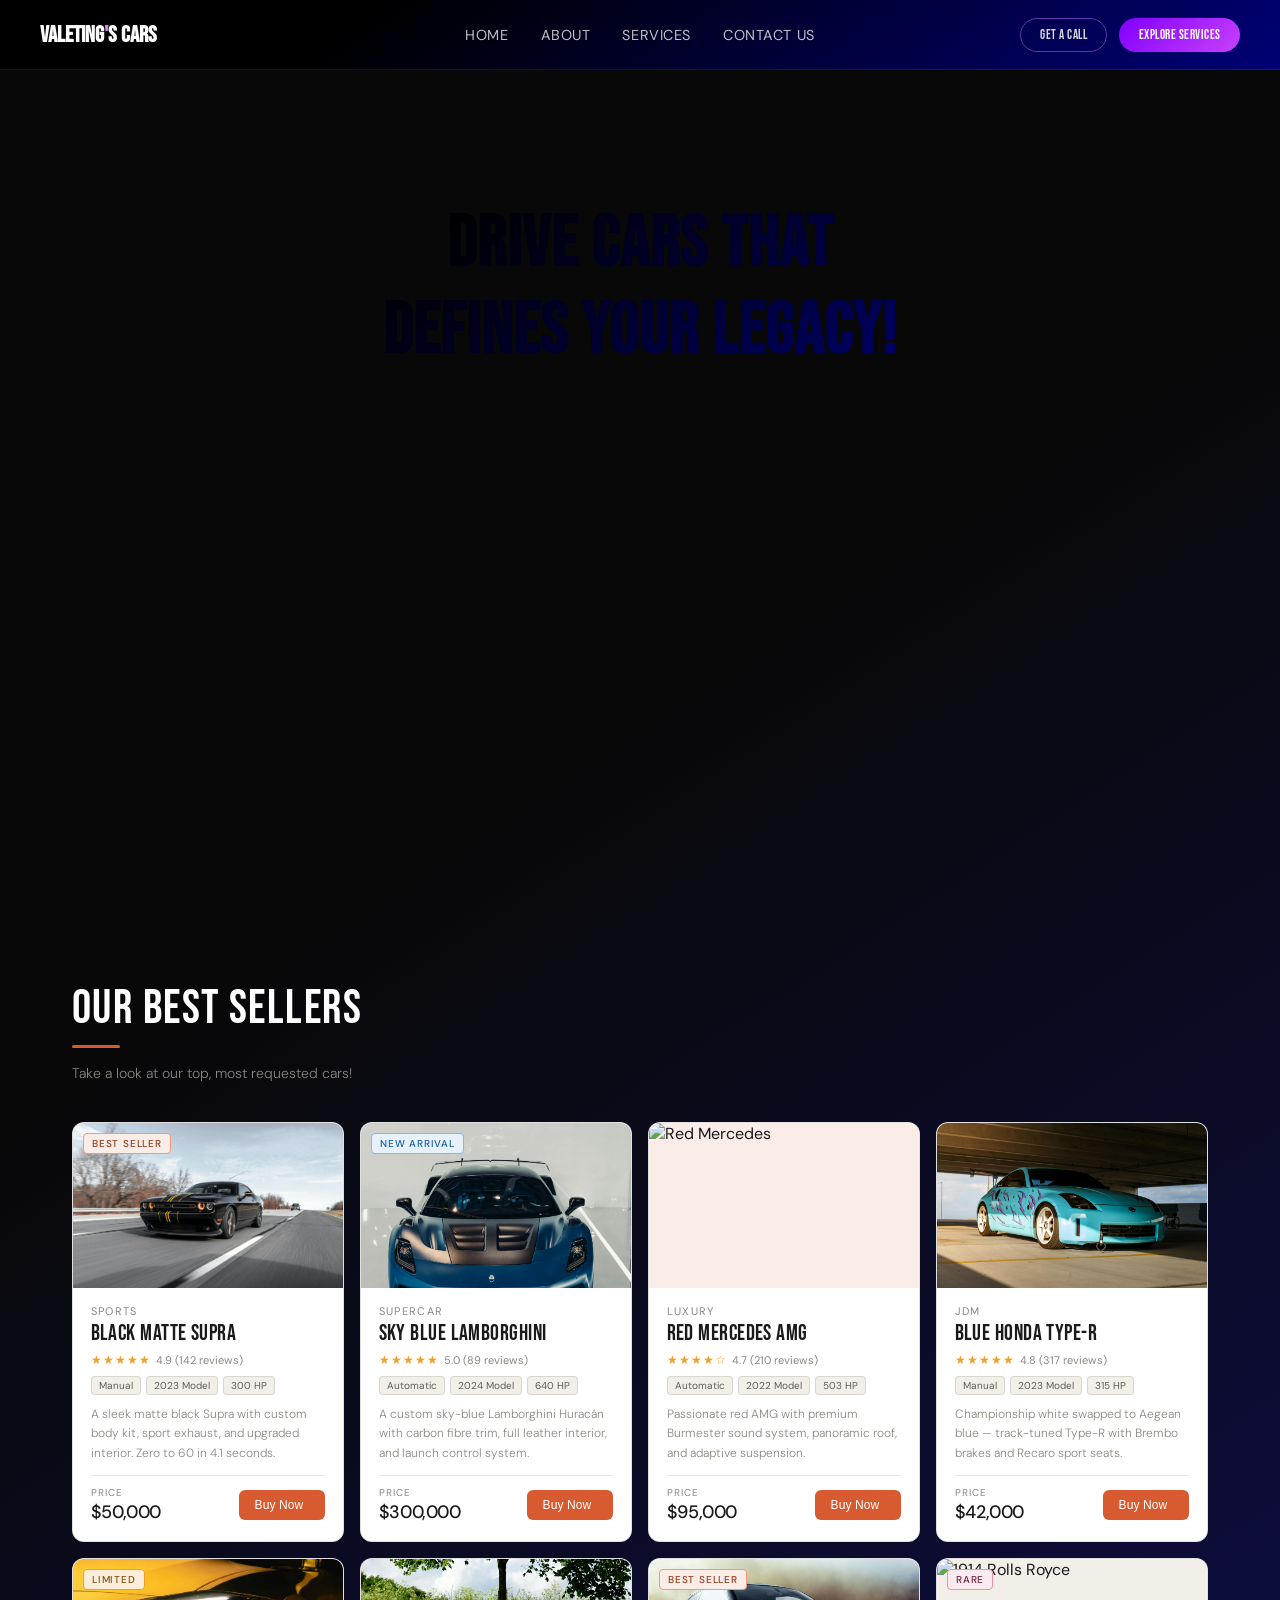
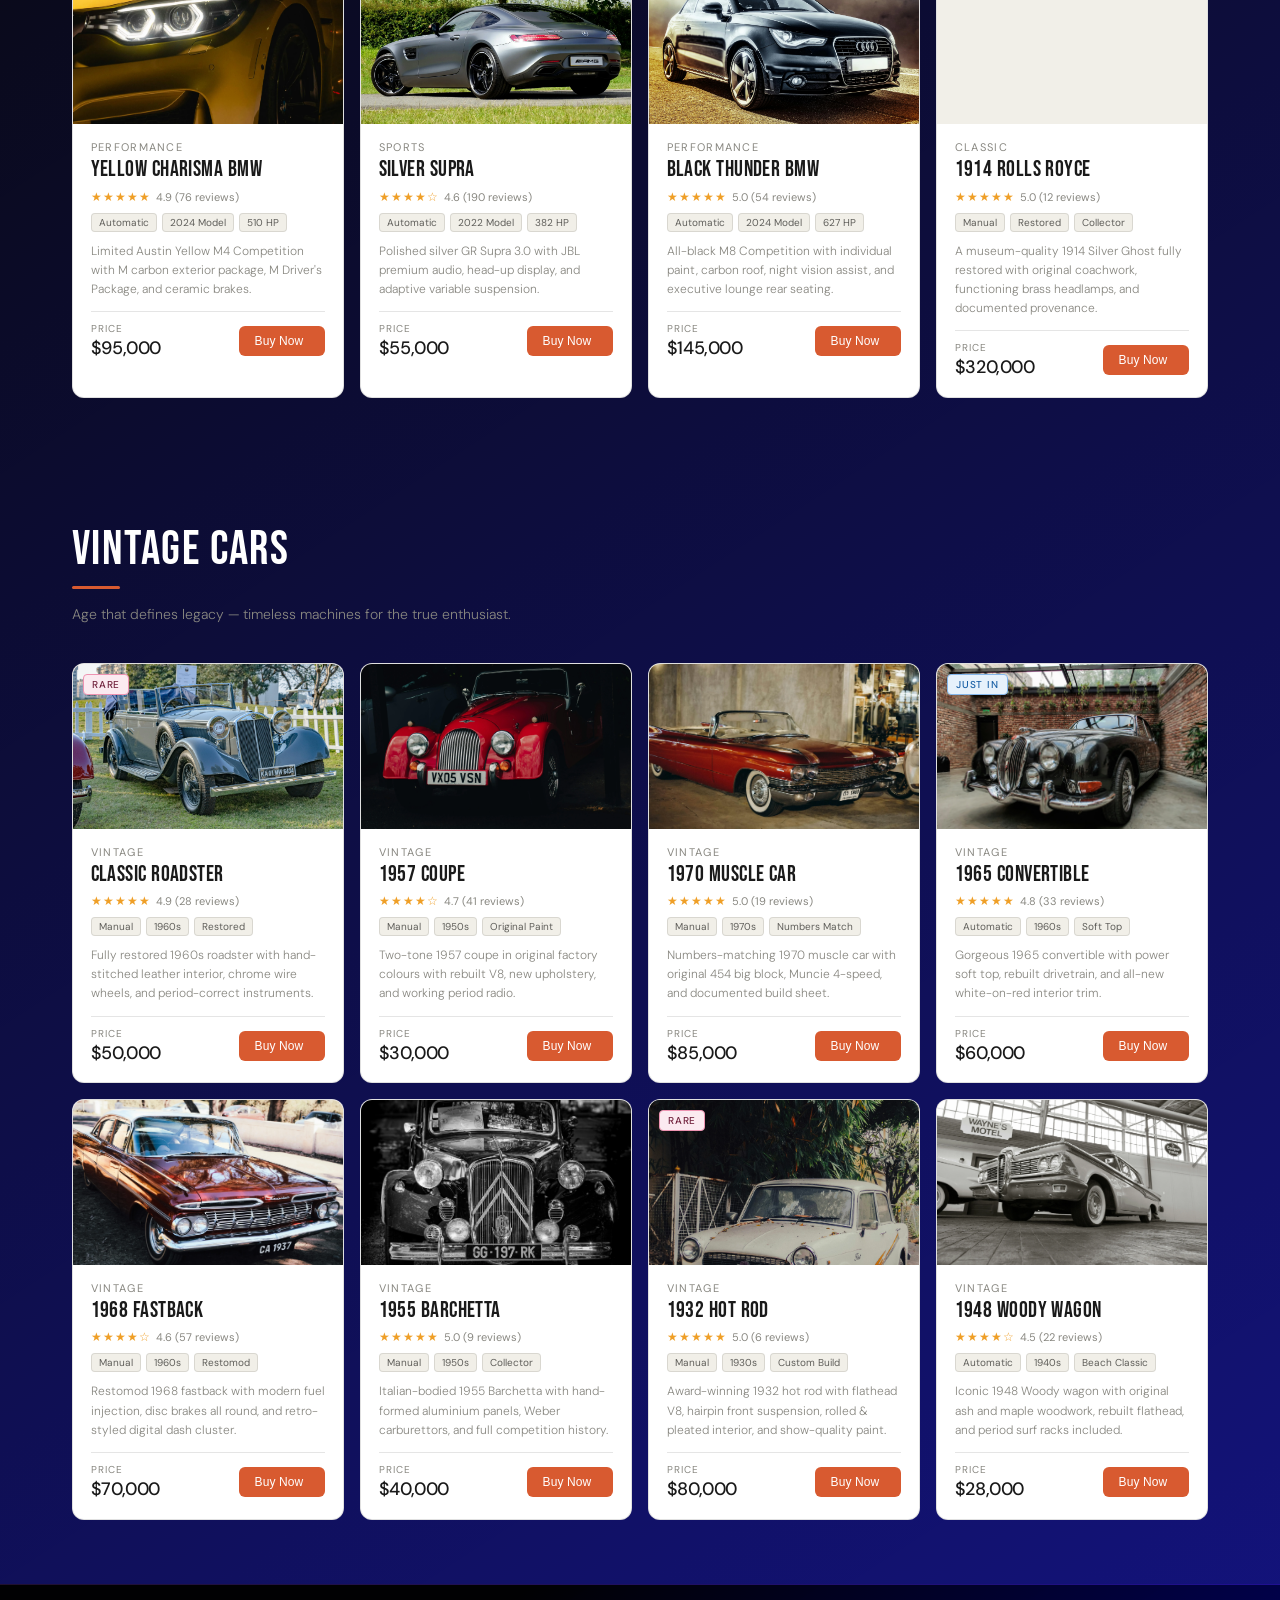
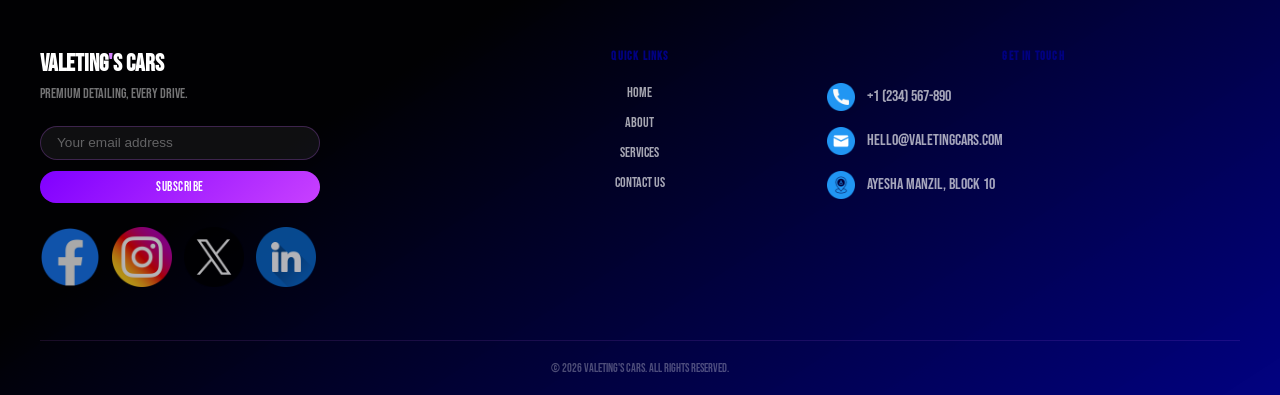
==== index.html @ 36909d5e "First commit" ====
<!DOCTYPE html>
<html lang="en">

<head>
        <meta charset="UTF-8">
        <meta name="viewport" content="width=device-width, initial-scale=1.0">
        <title>Luxury Cars | Home to luxuries cars</title>
        <link rel="stylesheet" href="style.css">
        <link rel="stylesheet" href="nav&foot.css">
        <link href="https://fonts.googleapis.com/css2?family=Bebas+Neue&family=DM+Sans:wght@300;400;500&display=swap"
                rel="stylesheet">0
</head>

<body>
        <nav class="nav-bar" id="navbar">

                <div class="logo">Valeting<span>'</span>s Cars</div>

                <div class="nav-links-wrap">
                        <ul class="nav-links">
                                <li><a href="index.html">Home</a></li>
                                <li><a href="about.html">About</a></li>
                                <li><a href="services.html">Services</a></li>
                                <li><a href="contact.html">Contact Us</a></li>
                        </ul>
                </div>

                <div class="nav-btns">
                        <a href="contact.html" class="btn btn-outline">Get a Call</a>
                        <a href="services.html" class="btn btn-fill">Explore Services</a>
                </div>

        </nav>

        <body>

                <!-- ─── HERO ─── -->
                <section class="sec1">
                        <div class="hero">
                                <video autoplay muted loop playsinline class="hero-video">
                                        <source src="assets/home assets/325502.mp4" type="video/mp4">
                                </video>
                                <h1>Drive Cars that<br>Defines your legacy!</h1>
                        </div>
                </section>


                <!-- ─── BEST SELLERS ─── -->
                <section class="section">

                        <div class="section-header">
                                <h2>Our Best Sellers</h2>
                                <div class="accent-line"></div>
                                <p>Take a look at our top, most requested cars!</p>
                        </div>

                        <div class="cards-grid">

                                <div class="card">
                                        <div class="card-img-wrap">
                                                <img src="assets/Home assets/Best sellers/pic 1.webp"
                                                        alt="Black Matte Supra">
                                                <span class="card-badge">Best Seller</span>
                                        </div>
                                        <div class="card-body">
                                                <p class="card-category">Sports</p>
                                                <h3>Black Matte Supra</h3>
                                                <div class="rating-row">
                                                        <span class="stars">★★★★★</span>
                                                        <span class="rating-text">4.9 (142 reviews)</span>
                                                </div>
                                                <div class="card-tags">
                                                        <span class="tag">Manual</span>
                                                        <span class="tag">2023 Model</span>
                                                        <span class="tag">300 HP</span>
                                                </div>
                                                <p class="card-desc">A sleek matte black Supra with custom body kit,
                                                        sport exhaust, and upgraded interior. Zero to 60 in 4.1 seconds.
                                                </p>
                                                <div class="card-footer">
                                                        <div class="card-price">
                                                                <span class="price-label">Price</span>
                                                                <span class="price-value">$50,000</span>
                                                        </div>
                                                        <button>Buy Now <i
                                                                        class="fa-solid fa-cart-arrow-down"></i></button>
                                                </div>
                                        </div>
                                </div>

                                <div class="card">
                                        <div class="card-img-wrap" style="background:#E6F1FB;">
                                                <img src="assets/Home assets/Best sellers/pic2.webp"
                                                        alt="Sky Blue Lamborghini">
                                                <span class="card-badge badge-new">New Arrival</span>
                                        </div>
                                        <div class="card-body">
                                                <p class="card-category">Supercar</p>
                                                <h3>Sky Blue Lamborghini</h3>
                                                <div class="rating-row">
                                                        <span class="stars">★★★★★</span>
                                                        <span class="rating-text">5.0 (89 reviews)</span>
                                                </div>
                                                <div class="card-tags">
                                                        <span class="tag">Automatic</span>
                                                        <span class="tag">2024 Model</span>
                                                        <span class="tag">640 HP</span>
                                                </div>
                                                <p class="card-desc">A custom sky-blue Lamborghini Huracán with carbon
                                                        fibre trim, full leather interior, and launch control system.
                                                </p>
                                                <div class="card-footer">
                                                        <div class="card-price">
                                                                <span class="price-label">Price</span>
                                                                <span class="price-value">$300,000</span>
                                                        </div>
                                                        <button>Buy Now <i
                                                                        class="fa-solid fa-cart-arrow-down"></i></button>
                                                </div>
                                        </div>
                                </div>

                                <div class="card">
                                        <div class="card-img-wrap" style="background:#FAECE7;">
                                                <img src="assets/Home assets/Best sellers/pic3.webp" alt="Red Mercedes">
                                        </div>
                                        <div class="card-body">
                                                <p class="card-category">Luxury</p>
                                                <h3>Red Mercedes AMG</h3>
                                                <div class="rating-row">
                                                        <span class="stars">★★★★☆</span>
                                                        <span class="rating-text">4.7 (210 reviews)</span>
                                                </div>
                                                <div class="card-tags">
                                                        <span class="tag">Automatic</span>
                                                        <span class="tag">2022 Model</span>
                                                        <span class="tag">503 HP</span>
                                                </div>
                                                <p class="card-desc">Passionate red AMG with premium Burmester sound
                                                        system, panoramic roof, and adaptive suspension.</p>
                                                <div class="card-footer">
                                                        <div class="card-price">
                                                                <span class="price-label">Price</span>
                                                                <span class="price-value">$95,000</span>
                                                        </div>
                                                        <button>Buy Now <i
                                                                        class="fa-solid fa-cart-arrow-down"></i></button>
                                                </div>
                                        </div>
                                </div>

                                <div class="card">
                                        <div class="card-img-wrap" style="background:#E6F1FB;">
                                                <img src="assets/Home assets/Best sellers/pic4.webp" alt="Blue Honda">
                                        </div>
                                        <div class="card-body">
                                                <p class="card-category">JDM</p>
                                                <h3>Blue Honda Type-R</h3>
                                                <div class="rating-row">
                                                        <span class="stars">★★★★★</span>
                                                        <span class="rating-text">4.8 (317 reviews)</span>
                                                </div>
                                                <div class="card-tags">
                                                        <span class="tag">Manual</span>
                                                        <span class="tag">2023 Model</span>
                                                        <span class="tag">315 HP</span>
                                                </div>
                                                <p class="card-desc">Championship white swapped to Aegean blue —
                                                        track-tuned Type-R with Brembo brakes and Recaro sport seats.
                                                </p>
                                                <div class="card-footer">
                                                        <div class="card-price">
                                                                <span class="price-label">Price</span>
                                                                <span class="price-value">$42,000</span>
                                                        </div>
                                                        <button>Buy Now <i
                                                                        class="fa-solid fa-cart-arrow-down"></i></button>
                                                </div>
                                        </div>
                                </div>

                                <div class="card">
                                        <div class="card-img-wrap" style="background:#FAEEDA;">
                                                <img src="assets/Home assets/Best sellers/pic5.webp" alt="Yellow BMW">
                                                <span class="card-badge"
                                                        style="background:#FAEEDA;color:#854F0B;border-color:#EF9F27;">Limited</span>
                                        </div>
                                        <div class="card-body">
                                                <p class="card-category">Performance</p>
                                                <h3>Yellow Charisma BMW</h3>
                                                <div class="rating-row">
                                                        <span class="stars">★★★★★</span>
                                                        <span class="rating-text">4.9 (76 reviews)</span>
                                                </div>
                                                <div class="card-tags">
                                                        <span class="tag">Automatic</span>
                                                        <span class="tag">2024 Model</span>
                                                        <span class="tag">510 HP</span>
                                                </div>
                                                <p class="card-desc">Limited Austin Yellow M4 Competition with M carbon
                                                        exterior package, M Driver's Package, and ceramic brakes.</p>
                                                <div class="card-footer">
                                                        <div class="card-price">
                                                                <span class="price-label">Price</span>
                                                                <span class="price-value">$95,000</span>
                                                        </div>
                                                        <button>Buy Now <i
                                                                        class="fa-solid fa-cart-arrow-down"></i></button>
                                                </div>
                                        </div>
                                </div>

                                <div class="card">
                                        <div class="card-img-wrap" style="background:#F1EFE8;">
                                                <img src="assets/Home assets/Best sellers/pic6.webp" alt="Silver Supra">
                                        </div>
                                        <div class="card-body">
                                                <p class="card-category">Sports</p>
                                                <h3>Silver Supra</h3>
                                                <div class="rating-row">
                                                        <span class="stars">★★★★☆</span>
                                                        <span class="rating-text">4.6 (190 reviews)</span>
                                                </div>
                                                <div class="card-tags">
                                                        <span class="tag">Automatic</span>
                                                        <span class="tag">2022 Model</span>
                                                        <span class="tag">382 HP</span>
                                                </div>
                                                <p class="card-desc">Polished silver GR Supra 3.0 with JBL premium
                                                        audio, head-up display, and adaptive variable suspension.</p>
                                                <div class="card-footer">
                                                        <div class="card-price">
                                                                <span class="price-label">Price</span>
                                                                <span class="price-value">$55,000</span>
                                                        </div>
                                                        <button>Buy Now <i
                                                                        class="fa-solid fa-cart-arrow-down"></i></button>
                                                </div>
                                        </div>
                                </div>

                                <div class="card">
                                        <div class="card-img-wrap" style="background:#2c2c2a;">
                                                <img src="assets/Home assets/Best sellers/pic7.webp" alt="Black BMW">
                                                <span class="card-badge">Best Seller</span>
                                        </div>
                                        <div class="card-body">
                                                <p class="card-category">Performance</p>
                                                <h3>Black Thunder BMW</h3>
                                                <div class="rating-row">
                                                        <span class="stars">★★★★★</span>
                                                        <span class="rating-text">5.0 (54 reviews)</span>
                                                </div>
                                                <div class="card-tags">
                                                        <span class="tag">Automatic</span>
                                                        <span class="tag">2024 Model</span>
                                                        <span class="tag">627 HP</span>
                                                </div>
                                                <p class="card-desc">All-black M8 Competition with individual paint,
                                                        carbon roof, night vision assist, and executive lounge rear
                                                        seating.</p>
                                                <div class="card-footer">
                                                        <div class="card-price">
                                                                <span class="price-label">Price</span>
                                                                <span class="price-value">$145,000</span>
                                                        </div>
                                                        <button>Buy Now <i
                                                                        class="fa-solid fa-cart-arrow-down"></i></button>
                                                </div>
                                        </div>
                                </div>

                                <div class="card">
                                        <div class="card-img-wrap" style="background:#F1EFE8;">
                                                <img src="assets/Home assets/Best sellers/pic8.webp"
                                                        alt="1914 Rolls Royce">
                                                <span class="card-badge badge-premium">Rare</span>
                                        </div>
                                        <div class="card-body">
                                                <p class="card-category">Classic</p>
                                                <h3>1914 Rolls Royce</h3>
                                                <div class="rating-row">
                                                        <span class="stars">★★★★★</span>
                                                        <span class="rating-text">5.0 (12 reviews)</span>
                                                </div>
                                                <div class="card-tags">
                                                        <span class="tag">Manual</span>
                                                        <span class="tag">Restored</span>
                                                        <span class="tag">Collector</span>
                                                </div>
                                                <p class="card-desc">A museum-quality 1914 Silver Ghost fully restored
                                                        with original coachwork, functioning brass headlamps, and
                                                        documented provenance.</p>
                                                <div class="card-footer">
                                                        <div class="card-price">
                                                                <span class="price-label">Price</span>
                                                                <span class="price-value">$320,000</span>
                                                        </div>
                                                        <button>Buy Now <i
                                                                        class="fa-solid fa-cart-arrow-down"></i></button>
                                                </div>
                                        </div>
                                </div>

                        </div>
                </section>


                <!-- ─── VINTAGE CARS ─── -->
                <section class="section">

                        <div class="section-header">
                                <h2>Vintage Cars</h2>
                                <div class="accent-line"></div>
                                <p>Age that defines legacy — timeless machines for the true enthusiast.</p>
                        </div>

                        <div class="cards-grid">

                                <div class="card">
                                        <div class="card-img-wrap" style="background:#FAEEDA;">
                                                <img src="assets/Home assets/Vintage/vin1.webp" alt="Vintage Car">
                                                <span class="card-badge badge-premium">Rare</span>
                                        </div>
                                        <div class="card-body">
                                                <p class="card-category">Vintage</p>
                                                <h3>Classic Roadster</h3>
                                                <div class="rating-row">
                                                        <span class="stars">★★★★★</span>
                                                        <span class="rating-text">4.9 (28 reviews)</span>
                                                </div>
                                                <div class="card-tags">
                                                        <span class="tag">Manual</span>
                                                        <span class="tag">1960s</span>
                                                        <span class="tag">Restored</span>
                                                </div>
                                                <p class="card-desc">Fully restored 1960s roadster with hand-stitched
                                                        leather interior, chrome wire wheels, and period-correct
                                                        instruments.</p>
                                                <div class="card-footer">
                                                        <div class="card-price">
                                                                <span class="price-label">Price</span>
                                                                <span class="price-value">$50,000</span>
                                                        </div>
                                                        <button>Buy Now <i
                                                                        class="fa-solid fa-cart-arrow-down"></i></button>
                                                </div>
                                        </div>
                                </div>

                                <div class="card">
                                        <div class="card-img-wrap" style="background:#FAECE7;">
                                                <img src="assets/Home assets/Vintage/vin2.webp" alt="Vintage Car">
                                        </div>
                                        <div class="card-body">
                                                <p class="card-category">Vintage</p>
                                                <h3>1957 Coupe</h3>
                                                <div class="rating-row">
                                                        <span class="stars">★★★★☆</span>
                                                        <span class="rating-text">4.7 (41 reviews)</span>
                                                </div>
                                                <div class="card-tags">
                                                        <span class="tag">Manual</span>
                                                        <span class="tag">1950s</span>
                                                        <span class="tag">Original Paint</span>
                                                </div>
                                                <p class="card-desc">Two-tone 1957 coupe in original factory colours
                                                        with rebuilt V8, new upholstery, and working period radio.</p>
                                                <div class="card-footer">
                                                        <div class="card-price">
                                                                <span class="price-label">Price</span>
                                                                <span class="price-value">$30,000</span>
                                                        </div>
                                                        <button>Buy Now <i
                                                                        class="fa-solid fa-cart-arrow-down"></i></button>
                                                </div>
                                        </div>
                                </div>

                                <div class="card">
                                        <div class="card-img-wrap" style="background:#EAF3DE;">
                                                <img src="assets/Home assets/Vintage/vin3.webp" alt="Vintage Car">
                                        </div>
                                        <div class="card-body">
                                                <p class="card-category">Vintage</p>
                                                <h3>1970 Muscle Car</h3>
                                                <div class="rating-row">
                                                        <span class="stars">★★★★★</span>
                                                        <span class="rating-text">5.0 (19 reviews)</span>
                                                </div>
                                                <div class="card-tags">
                                                        <span class="tag">Manual</span>
                                                        <span class="tag">1970s</span>
                                                        <span class="tag">Numbers Match</span>
                                                </div>
                                                <p class="card-desc">Numbers-matching 1970 muscle car with original 454
                                                        big block, Muncie 4-speed, and documented build sheet.</p>
                                                <div class="card-footer">
                                                        <div class="card-price">
                                                                <span class="price-label">Price</span>
                                                                <span class="price-value">$85,000</span>
                                                        </div>
                                                        <button>Buy Now <i
                                                                        class="fa-solid fa-cart-arrow-down"></i></button>
                                                </div>
                                        </div>
                                </div>

                                <div class="card">
                                        <div class="card-img-wrap" style="background:#E6F1FB;">
                                                <img src="assets/Home assets/Vintage/vin4.webp" alt="Vintage Car">
                                                <span class="card-badge badge-new">Just In</span>
                                        </div>
                                        <div class="card-body">
                                                <p class="card-category">Vintage</p>
                                                <h3>1965 Convertible</h3>
                                                <div class="rating-row">
                                                        <span class="stars">★★★★★</span>
                                                        <span class="rating-text">4.8 (33 reviews)</span>
                                                </div>
                                                <div class="card-tags">
                                                        <span class="tag">Automatic</span>
                                                        <span class="tag">1960s</span>
                                                        <span class="tag">Soft Top</span>
                                                </div>
                                                <p class="card-desc">Gorgeous 1965 convertible with power soft top,
                                                        rebuilt drivetrain, and all-new white-on-red interior trim.</p>
                                                <div class="card-footer">
                                                        <div class="card-price">
                                                                <span class="price-label">Price</span>
                                                                <span class="price-value">$60,000</span>
                                                        </div>
                                                        <button>Buy Now <i
                                                                        class="fa-solid fa-cart-arrow-down"></i></button>
                                                </div>
                                        </div>
                                </div>

                                <div class="card">
                                        <div class="card-img-wrap" style="background:#FBEAF0;">
                                                <img src="assets/Home assets/Vintage/vin5.webp" alt="Vintage Car">
                                        </div>
                                        <div class="card-body">
                                                <p class="card-category">Vintage</p>
                                                <h3>1968 Fastback</h3>
                                                <div class="rating-row">
                                                        <span class="stars">★★★★☆</span>
                                                        <span class="rating-text">4.6 (57 reviews)</span>
                                                </div>
                                                <div class="card-tags">
                                                        <span class="tag">Manual</span>
                                                        <span class="tag">1960s</span>
                                                        <span class="tag">Restomod</span>
                                                </div>
                                                <p class="card-desc">Restomod 1968 fastback with modern fuel injection,
                                                        disc brakes all round, and retro-styled digital dash cluster.
                                                </p>
                                                <div class="card-footer">
                                                        <div class="card-price">
                                                                <span class="price-label">Price</span>
                                                                <span class="price-value">$70,000</span>
                                                        </div>
                                                        <button>Buy Now <i
                                                                        class="fa-solid fa-cart-arrow-down"></i></button>
                                                </div>
                                        </div>
                                </div>

                                <div class="card">
                                        <div class="card-img-wrap" style="background:#F1EFE8;">
                                                <img src="assets/Home assets/Vintage/vin6.webp" alt="Vintage Car">
                                        </div>
                                        <div class="card-body">
                                                <p class="card-category">Vintage</p>
                                                <h3>1955 Barchetta</h3>
                                                <div class="rating-row">
                                                        <span class="stars">★★★★★</span>
                                                        <span class="rating-text">5.0 (9 reviews)</span>
                                                </div>
                                                <div class="card-tags">
                                                        <span class="tag">Manual</span>
                                                        <span class="tag">1950s</span>
                                                        <span class="tag">Collector</span>
                                                </div>
                                                <p class="card-desc">Italian-bodied 1955 Barchetta with hand-formed
                                                        aluminium panels, Weber carburettors, and full competition
                                                        history.</p>
                                                <div class="card-footer">
                                                        <div class="card-price">
                                                                <span class="price-label">Price</span>
                                                                <span class="price-value">$40,000</span>
                                                        </div>
                                                        <button>Buy Now <i
                                                                        class="fa-solid fa-cart-arrow-down"></i></button>
                                                </div>
                                        </div>
                                </div>

                                <div class="card">
                                        <div class="card-img-wrap" style="background:#2c2c2a;">
                                                <img src="assets/Home assets/Vintage/vin7.webp" alt="Vintage Car">
                                                <span class="card-badge badge-premium">Rare</span>
                                        </div>
                                        <div class="card-body">
                                                <p class="card-category">Vintage</p>
                                                <h3>1932 Hot Rod</h3>
                                                <div class="rating-row">
                                                        <span class="stars">★★★★★</span>
                                                        <span class="rating-text">5.0 (6 reviews)</span>
                                                </div>
                                                <div class="card-tags">
                                                        <span class="tag">Manual</span>
                                                        <span class="tag">1930s</span>
                                                        <span class="tag">Custom Build</span>
                                                </div>
                                                <p class="card-desc">Award-winning 1932 hot rod with flathead V8,
                                                        hairpin front suspension, rolled & pleated interior, and
                                                        show-quality paint.</p>
                                                <div class="card-footer">
                                                        <div class="card-price">
                                                                <span class="price-label">Price</span>
                                                                <span class="price-value">$80,000</span>
                                                        </div>
                                                        <button>Buy Now <i
                                                                        class="fa-solid fa-cart-arrow-down"></i></button>
                                                </div>
                                        </div>
                                </div>

                                <div class="card">
                                        <div class="card-img-wrap" style="background:#FAECE7;">
                                                <img src="assets/Home assets/Vintage/vin8.webp" alt="Vintage Car">
                                        </div>
                                        <div class="card-body">
                                                <p class="card-category">Vintage</p>
                                                <h3>1948 Woody Wagon</h3>
                                                <div class="rating-row">
                                                        <span class="stars">★★★★☆</span>
                                                        <span class="rating-text">4.5 (22 reviews)</span>
                                                </div>
                                                <div class="card-tags">
                                                        <span class="tag">Automatic</span>
                                                        <span class="tag">1940s</span>
                                                        <span class="tag">Beach Classic</span>
                                                </div>
                                                <p class="card-desc">Iconic 1948 Woody wagon with original ash and maple
                                                        woodwork, rebuilt flathead, and period surf racks included.</p>
                                                <div class="card-footer">
                                                        <div class="card-price">
                                                                <span class="price-label">Price</span>
                                                                <span class="price-value">$28,000</span>
                                                        </div>
                                                        <button>Buy Now <i
                                                                        class="fa-solid fa-cart-arrow-down"></i></button>
                                                </div>
                                        </div>
                                </div>

                        </div>
                </section>

                <footer>
                        <div class="footer-inner">

                                <!-- LEFT: Logo + tagline -->
                                <div class="footer-col footer-brand">
                                        <div class="logo">Valeting<span>'</span>s Cars</div>
                                        <p class="tagline">Premium detailing, every drive.</p>

                                        <div class="footer-form">
                                                <input type="email" placeholder="Your email address" />
                                                <button class="btn btn-fill">Subscribe</button>
                                        </div>

                                        <!-- SOCIAL LINKS -->
                                        <div class="social-links">
                                                <a href="#"><img src="assets/Footer/facbook.png" alt="Facebook"></a>
                                                <a href="#"><img src="assets/Footer/insta.png" alt="Instagram"></a>
                                                <a href="#"><img src="assets/Footer/X.png" alt="Twitter"></a>
                                                <a href="#"><img src="assets/Footer/linkedin.png" alt="LinkedIn"></a>
                                        </div>
                                </div>

                                <!-- MIDDLE: Nav Links -->
                                <div class="footer-col footer-links">
                                        <h4>Quick Links</h4>
                                        <ul>
                                                <li><a href="index.html">Home</a></li>
                                                <li><a href="about.html">About</a></li>
                                                <li><a href="services.html">Services</a></li>
                                                <li><a href="contact.html">Contact Us</a></li>
                                        </ul>
                                </div>

                                <!-- RIGHT: Contact Info -->
                                <div class="footer-col footer-contact">
                                        <h4>Get in Touch</h4>

                                        <a href="tel:+1234567890" class="contact-item">
                                                <img src="assets/Footer/phone.png" alt="Phone">
                                                <span>+1 (234) 567-890</span>
                                        </a>

                                        <a href="mailto:hello@valetingcars.com" class="contact-item">
                                                <img src="assets/Footer/mail.png" alt="Email">
                                                <span>hello@valetingcars.com</span>
                                        </a>

                                        <a href="https://maps.google.com" target="_blank" class="contact-item">
                                                <img src="assets/Footer/location.png" alt="Location">
                                                <span>Ayesha Manzil, Block 10</span>
                                        </a>
                                </div>

                        </div>

                        <div class="footer-bottom">
                                <p>&copy; 2026 Valeting's Cars. All rights reserved.</p>
                        </div>


                </footer>


        </body>

</html>
---- style.css ----
* {
  margin: 0;
  padding: 0;
  box-sizing: border-box;
}

body {
  background: linear-gradient(
    147deg,
    rgba(0, 0, 0, 0.97) 25%,
    rgba(0, 0, 128, 0.92) 100%
  );
  font-family: 'DM Sans', sans-serif;
}

h1, h2, h3, .heading {
  font-family: 'Bebas Neue', sans-serif;
  letter-spacing: 1px;
}

.hero {
  position: relative;
  height: 100vh;
  width: 100%;
  text-align: center;
  overflow: hidden;
  background: linear-gradient(
    147deg,
    rgba(0, 0, 0, 1) 28%,
    rgba(0, 0, 128, 1) 61%
  );
  background-clip: text;
  -webkit-background-clip: text;
  color: transparent;
  -webkit-text-fill-color: transparent;
  display: flex;
  justify-content: center;
  align-self: center;
  padding-top: 20vh;
  font-size: 3rem;
}

.hero-video {
  position: absolute;
  top: 50%;
  left: 50%;
  min-width: 100%;
  min-height: 100%;
  transform: translate(-50%, -50%);
  object-fit: cover;
  z-index: -1;
}

/* ─── Services Section Wrapper ─── */
.section {
  padding: 4rem 2rem;
  max-width: 1200px;
  margin: 0 auto;
  color: #1a1a1a;
}

/* ─── Section Header ─── */
.section-header {
  margin-bottom: 2.5rem;
}

.section-header .eyebrow {
  font-size: 11px;
  letter-spacing: 0.18em;
  text-transform: uppercase;
  color: #888780;
  margin: 0 0 0.5rem;
}

.section-header h2 {
  font-family: 'Bebas Neue', sans-serif;
  font-size: 48px;
  font-weight: 400;
  letter-spacing: 0.03em;
  margin: 0 0 0.4rem;
  line-height: 1;
  color: #fff;
}

.section-header p {
  font-size: 14px;
  color: #888780;
  margin: 0;
  font-weight: 300;
}

.section-header .accent-line {
  width: 48px;
  height: 3px;
  background: #D85A30;
  margin: 0.75rem 0 1rem;
  border-radius: 2px;
}

/* ─── Cards Grid ─── */
.cards-grid {
  display: grid;
  grid-template-columns: repeat(auto-fit, minmax(240px, 1fr));
  gap: 16px;
}

/* ─── Individual Card ─── */
.card {
  background: #ffffff;
  border: 0.5px solid rgba(0, 0, 0, 0.12);
  border-radius: 12px;
  overflow: hidden;
  transition: border-color 0.2s ease, transform 0.2s ease;
  cursor: pointer;
}

.card:hover {
  border-color: rgba(0, 0, 0, 0.25);
  transform: translateY(-4px);
}

/* ─── Card Image Area ─── */
.card-img-wrap {
  position: relative;
  height: 165px;
  overflow: hidden;
  display: flex;
  align-items: center;
  justify-content: center;
  background: #F1EFE8;
}

.card-img-wrap img {
  width: 100%;
  height: 100%;
  object-fit: cover;
  display: block;
}

/* ─── Card Badge (Popular / New / Premium) ─── */
.card-badge {
  position: absolute;
  top: 10px;
  left: 10px;
  font-size: 10px;
  font-weight: 500;
  letter-spacing: 0.08em;
  text-transform: uppercase;
  padding: 3px 8px;
  border-radius: 4px;
  background: #FAECE7;
  color: #993C1D;
  border: 0.5px solid #F0997B;
}

.card-badge.badge-new {
  background: #E6F1FB;
  color: #185FA5;
  border-color: #85B7EB;
}

.card-badge.badge-premium {
  background: #FBEAF0;
  color: #72243E;
  border-color: #ED93B1;
}

/* ─── Card Body ─── */
.card-body {
  padding: 1rem 1.1rem 1.1rem;
}

.card-category {
  font-size: 11px;
  text-transform: uppercase;
  letter-spacing: 0.12em;
  color: #888780;
  margin: 0 0 4px;
}

.card h3 {
  font-family: 'Bebas Neue', sans-serif;
  font-size: 22px;
  font-weight: 400;
  letter-spacing: 0.02em;
  margin: 0 0 6px;
  line-height: 1.1;
  color: #1a1a1a;
}

/* ─── Star Rating ─── */
.rating-row {
  display: flex;
  align-items: center;
  gap: 5px;
  margin-bottom: 8px;
}

.stars {
  color: #EF9F27;
  font-size: 12px;
  letter-spacing: 1px;
}

.rating-text {
  font-size: 11px;
  color: #888780;
}

/* ─── Feature Tags ─── */
.card-tags {
  display: flex;
  gap: 5px;
  flex-wrap: wrap;
  margin-bottom: 10px;
}

.tag {
  font-size: 10px;
  padding: 2px 7px;
  border-radius: 4px;
  background: #F1EFE8;
  color: #5F5E5A;
  border: 0.5px solid rgba(0, 0, 0, 0.1);
  font-weight: 400;
}

/* ─── Card Description ─── */
.card p.card-desc {
  font-size: 12px;
  color: #888780;
  font-weight: 300;
  margin: 0 0 12px;
  line-height: 1.6;
}

/* ─── Card Footer (Price + CTA) ─── */
.card-footer {
  display: flex;
  align-items: center;
  justify-content: space-between;
  border-top: 0.5px solid rgba(0, 0, 0, 0.1);
  padding-top: 10px;
  margin-top: 2px;
}

.card-price {
  display: flex;
  flex-direction: column;
}

.price-label {
  font-size: 10px;
  color: #888780;
  text-transform: uppercase;
  letter-spacing: 0.1em;
  margin-bottom: 1px;
}

.price-value {
  font-size: 18px;
  font-weight: 500;
  color: #1a1a1a;
  letter-spacing: -0.02em;
}

/* ─── Book Now Button ─── */
.card button {
  background: #D85A30;
  color: #ffffff;
  border: none;
  padding: 8px 16px;
  border-radius: 6px;
  font-size: 12px;
  font-weight: 500;
  cursor: pointer;
  display: flex;
  align-items: center;
  gap: 6px;
  transition: background 0.15s ease, transform 0.1s ease;
  letter-spacing: 0.01em;
}

.card button:hover {
  background: #c24e27;
}

.card button:active {
  transform: scale(0.97);
}

/* ─── Responsive ─── */
@media (max-width: 768px) {
  .section {
    padding: 2.5rem 1rem;
  }

  .section-header h2 {
    font-size: 36px;
  }

  .cards-grid {
    grid-template-columns: 1fr 1fr;
    gap: 12px;
  }
}

@media (max-width: 480px) {
  .cards-grid {
    grid-template-columns: 1fr;
  }
}

/* ─── Dark Mode Support ─── */
@media (prefers-color-scheme: dark) {
  .section {
    color: #f0efe8;
  }

  .section-header h2,
  .card h3,
  .price-value {
    color: #f0efe8;
  }

  .card {
    background: #2c2c2a;
    border-color: rgba(255, 255, 255, 0.1);
  }

  .card:hover {
    border-color: rgba(255, 255, 255, 0.22);
  }

  .card-img-wrap {
    background: #444441;
  }

  .tag {
    background: #444441;
    color: #B4B2A9;
    border-color: rgba(255, 255, 255, 0.08);
  }

  .card-footer {
    border-color: rgba(255, 255, 255, 0.08);
  }
}

footer {
  background-color: black;
  color: white;
  text-align: center;
  padding: 5px;
}
---- nav&foot.css ----
/* ── FONTS ── */
@import url("https://fonts.googleapis.com/css2?family=Bebas+Neue&family=DM+Sans:wght@300;400;500&display=swap");

/* ── RESET ── */
* {
  margin: 0;
  padding: 0;
  box-sizing: border-box;
}

a {
  text-decoration: none;
  color: #000;
}

/* ───────────────────────────── */
/* ── HEADER / NAVBAR ── */
/* ───────────────────────────── */

.nav-bar {
  position: fixed;
  top: 0;
  left: 0;
  right: 0;

  z-index: 1;

  display: flex;
  align-items: center;
  justify-content: space-between;

  padding: 0 2.5rem;
  height: 70px;

  background: linear-gradient(
    147deg,
    rgba(0, 0, 0, 0.97) 28%,
    rgba(0, 0, 128, 0.92) 100%
  );

  backdrop-filter: blur(18px);
  -webkit-backdrop-filter: blur(18px);

  border-bottom: 1px solid rgba(200, 100, 255, 0.15);
  transition: box-shadow 0.3s, z-index 0.2s;
}

.nav-bar.scrolled {
  z-index: 1000;
  box-shadow: 0 4px 40px rgba(128, 0, 128, 0.3);
}

/* LOGO */
.logo {
  font-family: "Bebas Neue", sans-serif;
  font-size: 1.45rem;
  font-weight: 600;
  color: #fff;
  white-space: nowrap;
  text-align: start;
}

.logo span {
  color: #d580ff;
}

/* NAV LINKS */
.nav-links-wrap {
  position: absolute;
  left: 50%;
  transform: translateX(-50%);
}

.nav-links {
  list-style: none;
  display: flex;
  gap: 2rem;
}

.nav-links li a {
  font-size: 0.9rem;
  font-weight: 400;
  color: rgba(255, 255, 255, 0.75);
  letter-spacing: 0.04em;
  text-transform: uppercase;
  position: relative;
  padding-bottom: 4px;
  transition: color 0.25s;
}

.nav-links li a::after {
  content: "";
  position: absolute;
  left: 0;
  bottom: 0;
  width: 0;
  height: 1.5px;
  background: #d580ff;
  transition: width 0.3s ease;
}

.nav-links li a:hover {
  color: #fff;
}

.nav-links li a:hover::after {
  width: 100%;
}

/* BUTTONS */
.nav-btns {
  display: flex;
  gap: 0.75rem;
}

.btn {
  display: inline-flex;
  align-items: center;
  justify-content: center;

  font-family: "Bebas Neue", sans-serif;
  font-size: 0.8rem;
  letter-spacing: 0.04em;
  text-transform: uppercase;

  padding: 0.5rem 1.2rem;
  border-radius: 50px;

  cursor: pointer;
  border: none;
  transition: all 0.25s;
}

.btn-outline {
  background: transparent;
  border: 1px solid rgba(200, 100, 255, 0.5);
  color: rgba(255, 255, 255, 0.85);
}

.btn-outline:hover {
  border-color: #d580ff;
  color: #fff;
  background: rgba(213, 128, 255, 0.08);
}

.btn-fill {
  background: linear-gradient(135deg, #8000ff 0%, #c840ff 100%);
  color: #fff;
}

.btn-fill:hover {
  filter: brightness(1.15);
  transform: translateY(-1px);
  box-shadow: 0 6px 20px rgba(180, 0, 255, 0.35);
}

/* ───────────────────────────── */
/* ── FOOTER ── */
/* ───────────────────────────── */

footer {
  background: linear-gradient(
    147deg,
    rgba(0, 0, 0, 0.97) 28%,
    rgba(0, 0, 128, 0.92) 100%
  );
  border-top: 1px solid rgba(200, 100, 255, 0.15);
  padding: 4rem 2rem 0;
  font-family: "Bebas Neue", sans-serif;
  color: rgba(255, 255, 255, 0.75);
}

/* LAYOUT GRID */
.footer-inner {
  max-width: 1200px;
  margin: 0 auto;

  display: grid;
  grid-template-columns: 1.4fr 1fr 1.4fr;
  gap: 2.5rem;

  padding-bottom: 3rem;
  border-bottom: 1px solid rgba(200, 100, 255, 0.12);
}

/* BRAND SECTION */
.footer-brand {
  display: flex;
  flex-direction: column;
}

.footer-brand .logo {
  font-size: 1.5rem;
  color: #fff;
  margin-bottom: 0.5rem;
}

.footer-brand .logo span {
  color: #d580ff;
}

.tagline {
  font-size: 0.85rem;
  color: rgba(255, 255, 255, 0.45);
  margin-bottom: 1.5rem;
  align-self: start;
}

/* EMAIL FORM */
.footer-form {
  display: flex;
  flex-direction: column;
  gap: 0.7rem;
  max-width: 280px;
  width: 100%;
  margin-bottom: 1.5rem;
}

.footer-form input {
  width: 100%;
  background: rgba(255, 255, 255, 0.06);
  border: 1px solid rgba(200, 100, 255, 0.25);
  border-radius: 50px;
  padding: 0.55rem 1rem;
  color: #fff;
  outline: none;
  font-size: 0.85rem;
}

.footer-form input::placeholder {
  color: rgba(255, 255, 255, 0.35);
}

.footer-form input:focus {
  border-color: #d580ff;
  background: rgba(213, 128, 255, 0.08);
}

/* SOCIAL LINKS */
.social-links {
  display: flex;
  gap: 12px;
}

.social-links a img {
  width: 60px;
  height: 60px;
  opacity: 0.7;
  transition: all 0.3s ease;
}

.social-links a img:hover {
  opacity: 1;
  transform: translateY(-3px);
}

/* NAV LINKS */
.footer-links {
  display: flex;
  flex-direction: column;
}

.footer-links h4,
.footer-contact h4 {
  font-size: 0.75rem;
  letter-spacing: 0.1em;
  color: rgb(0, 0, 128);
  margin-bottom: 1.2rem;
}

.footer-links ul {
  list-style: none;
  display: flex;
  flex-direction: column;
  gap: 0.7rem;
}

.footer-links ul li a {
  font-size: 0.9rem;
  color: rgba(255, 255, 255, 0.65);
  transition: color 0.25s;
}

.footer-links ul li a:hover {
  color: #fff;
}

/* CONTACT */
.footer-contact {
  display: flex;
  flex-direction: column;
}

.contact-item {
  display: flex;
  align-items: center;
  gap: 0.7rem;
  color: rgba(255, 255, 255, 0.65);
  margin-bottom: 1rem;
}

.contact-item img {
  width: 28px;
  height: 28px;
}

.contact-item:hover {
  color: #fff;
}

/* BOTTOM */
.footer-bottom {
  max-width: 1200px;
  margin: 0 auto;
  padding: 1.2rem 0;
  text-align: center;
  font-size: 0.75rem;
  color: rgba(255, 255, 255, 0.3);
}

/* ───────────────────────────── */
/* ── RESPONSIVE ── */
/* ───────────────────────────── */

/* Tablet */
@media (max-width: 900px) {
  .nav-bar {
    padding: 0 1.5rem;
  }

  .nav-links {
    gap: 1.2rem;
  }

  .nav-links li a {
    font-size: 0.8rem;
  }

  .nav-btns {
    display: none; /* remove buttons */
  }

  .footer-inner {
    grid-template-columns: 1fr 1fr;
    gap: 2rem;
  }

  .footer-brand {
    grid-column: 1 / -1;
    align-items: center;
    text-align: center;
  }
}

/* Mobile */
@media (max-width: 600px) {
  .nav-bar {
    padding: 0 1rem;
    height: 60px;
  }

  .logo {
    font-size: 1.1rem;
  }

  .nav-links-wrap {
    position: static;
    transform: none;
  }

  .nav-links {
    gap: 0.8rem;
  }

  .nav-links li a {
    font-size: 0.7rem;
  }

  footer {
    padding: 3rem 1rem 0;
  }

  .footer-inner {
    grid-template-columns: 1fr;
    gap: 2rem;
    text-align: center;
  }

  .footer-links ul {
    align-items: center;
  }

  .footer-contact {
    align-items: center;
  }

  .contact-item {
    justify-content: center;
  }

  .footer-bottom {
    font-size: 0.7rem;
  }
}
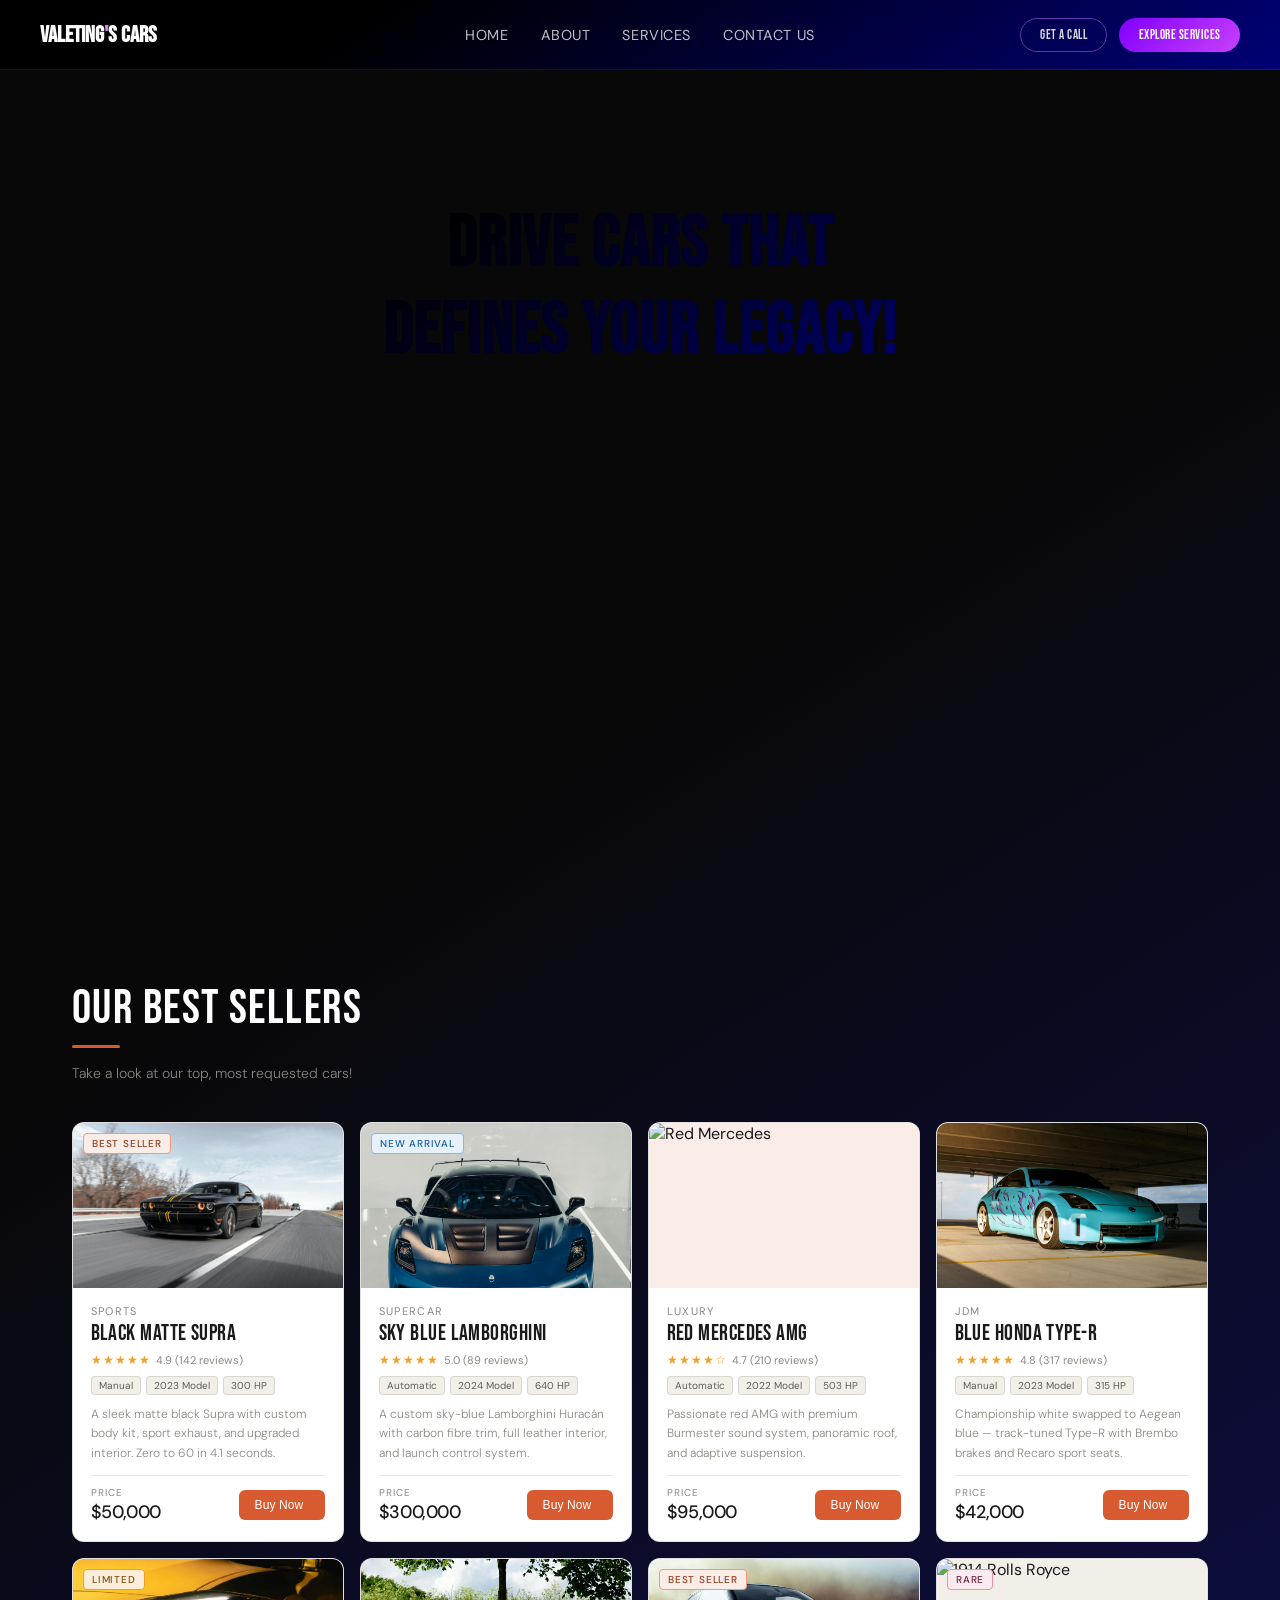
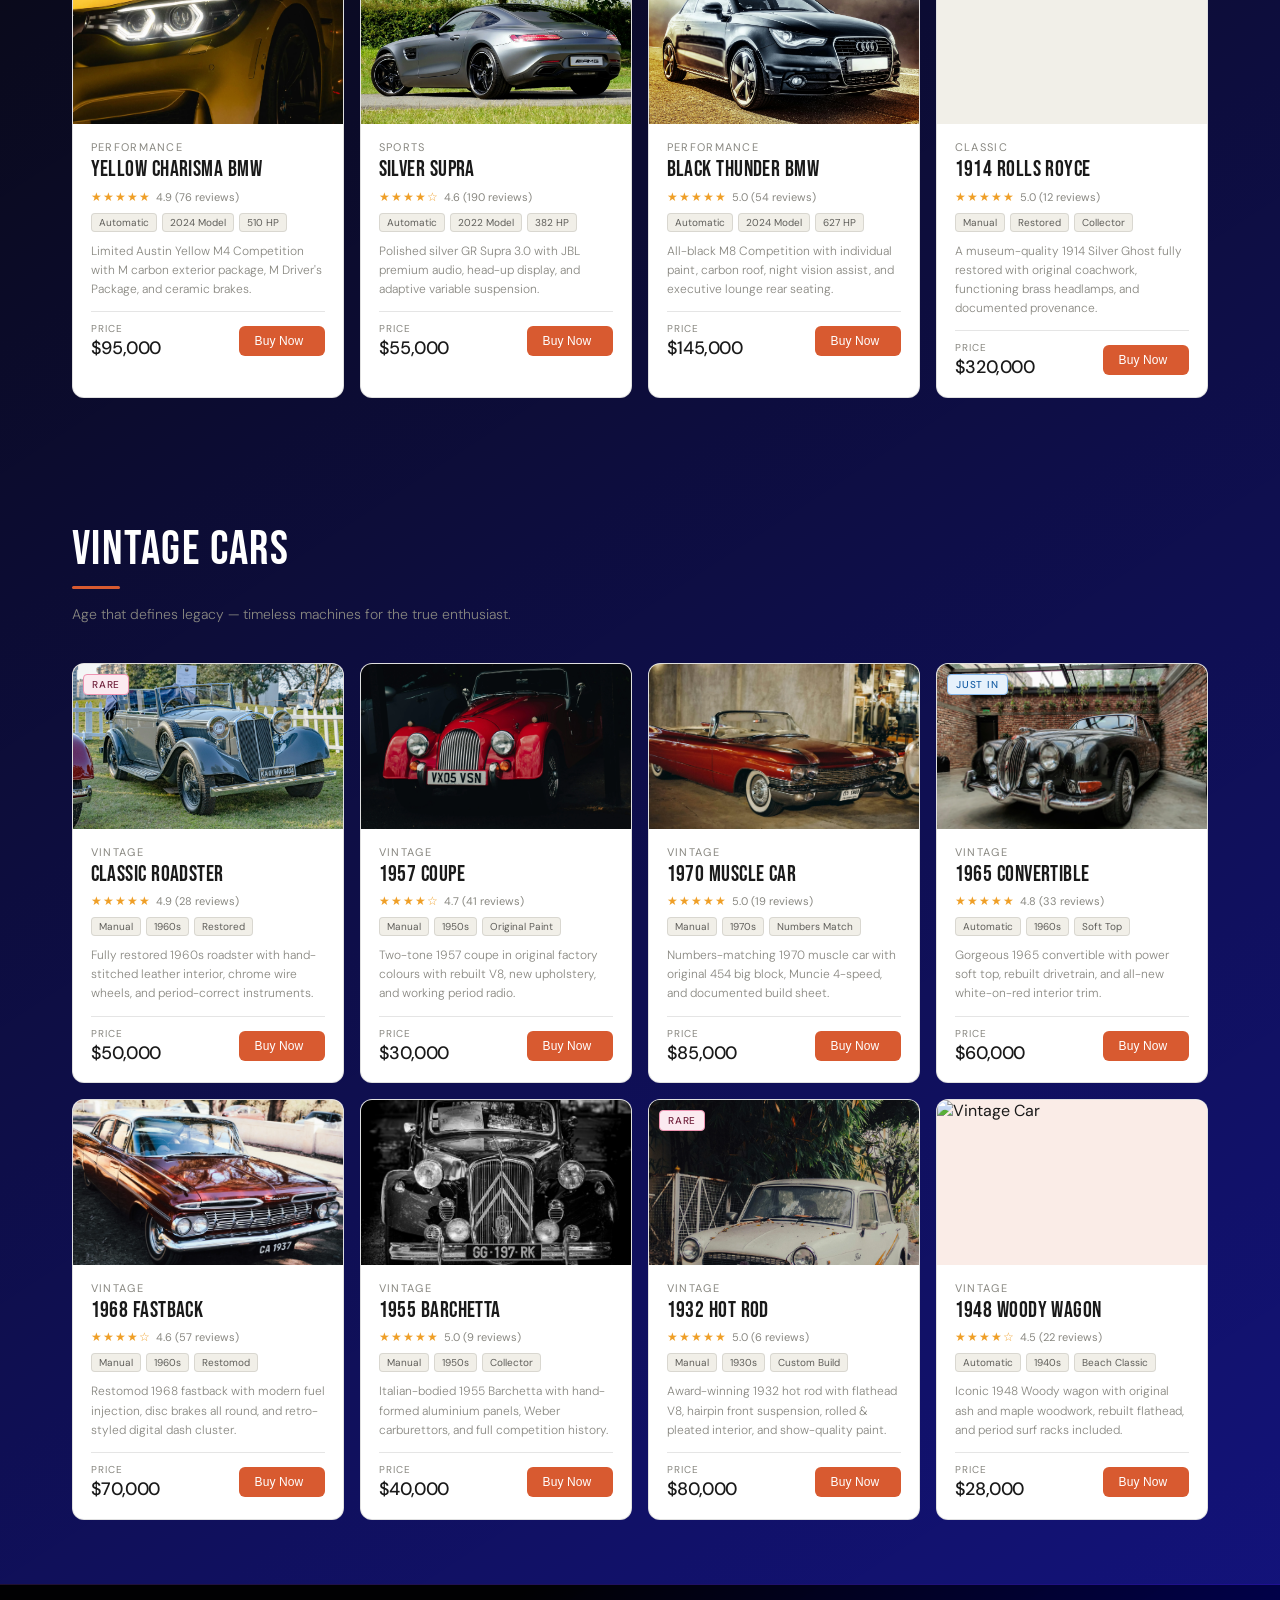
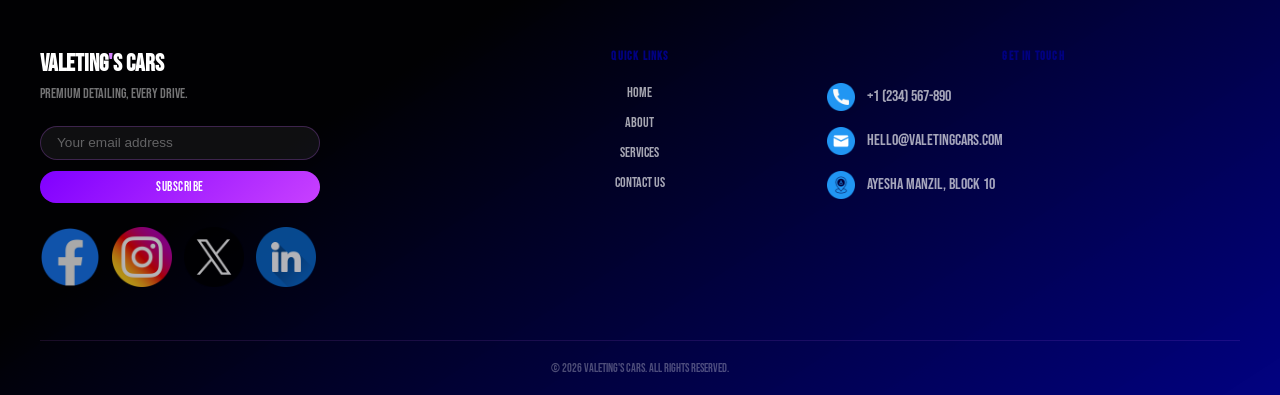
==== commit 315a1366: "Second commit before uplaoding" ====
--- a/index.html
+++ b/index.html
@@ -529,7 +529,7 @@
 
                                 <div class="card">
                                         <div class="card-img-wrap" style="background:#FAECE7;">
-                                                <img src="assets/Home assets/Vintage/vin8.webp" alt="Vintage Car">
+                                                <img src="assets/Home assets/Vintage/vin8git init.webp" alt="Vintage Car">
                                         </div>
                                         <div class="card-body">
                                                 <p class="card-category">Vintage</p>
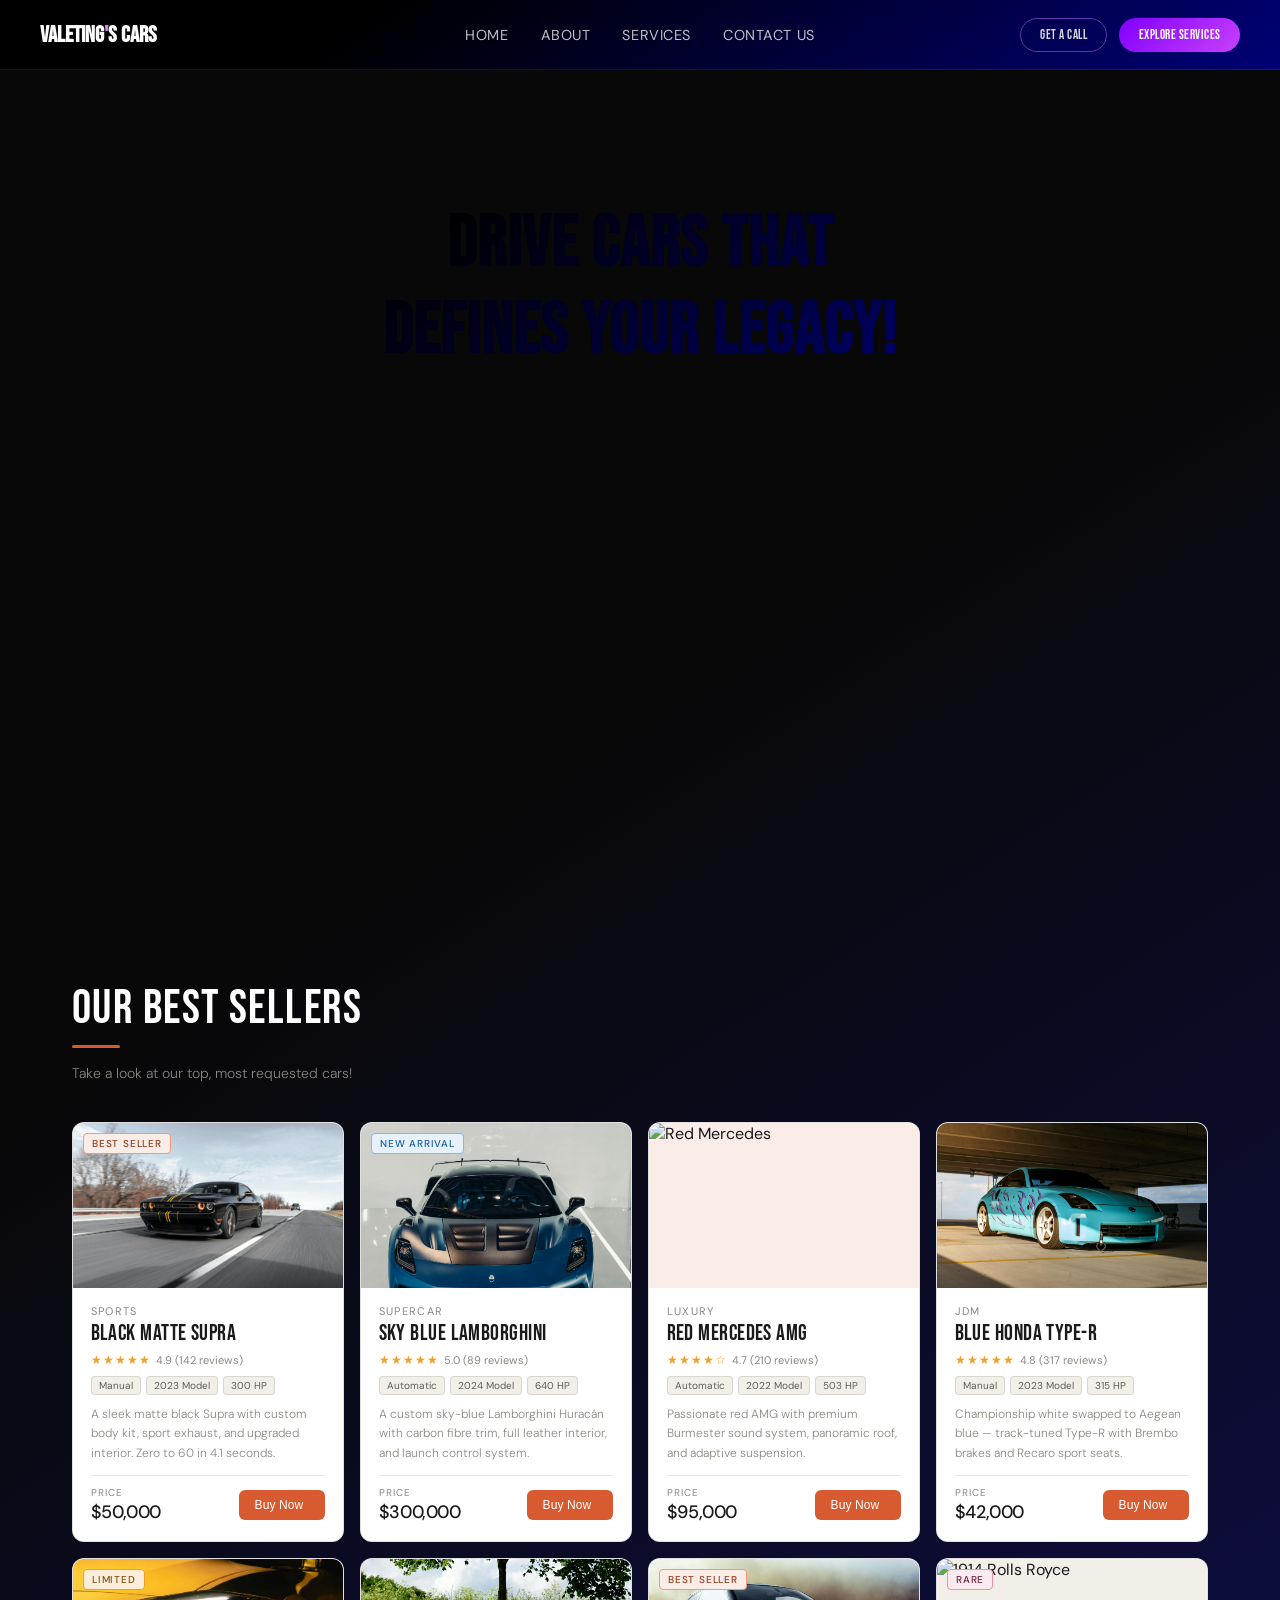
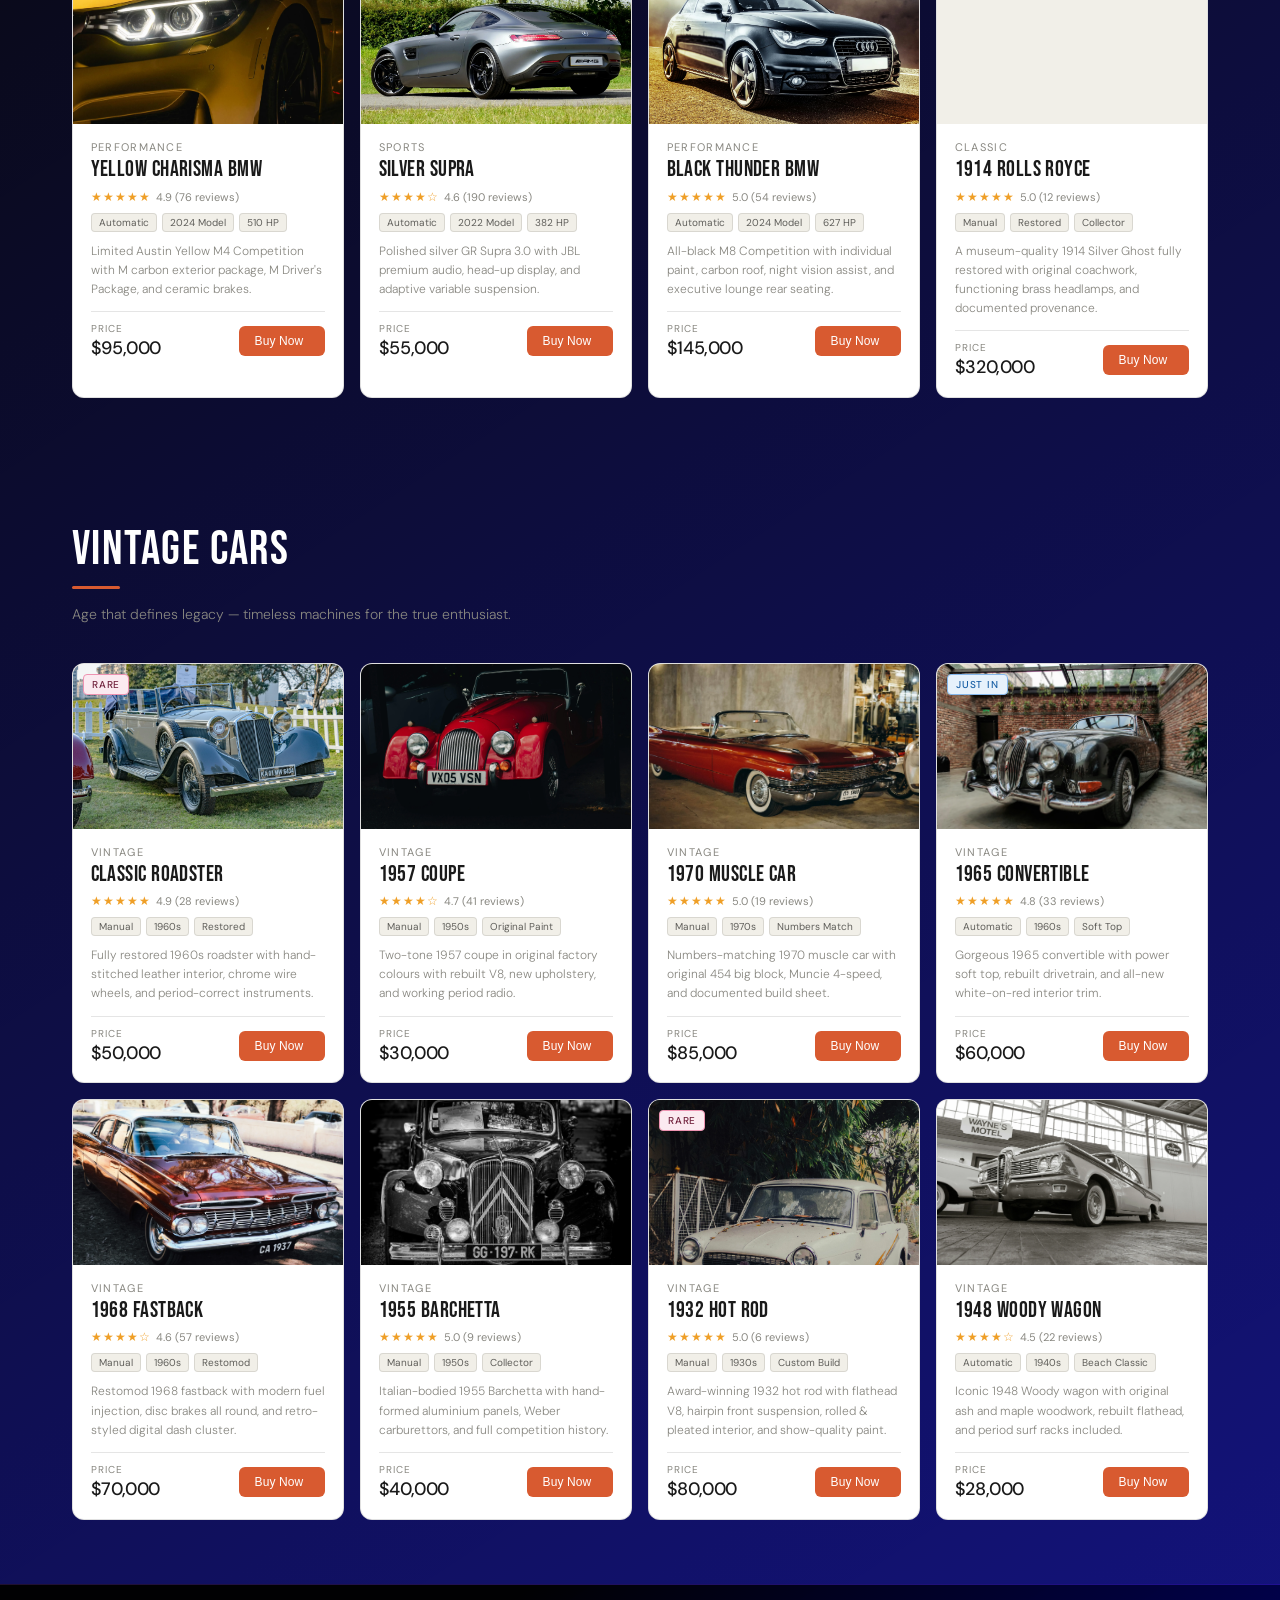
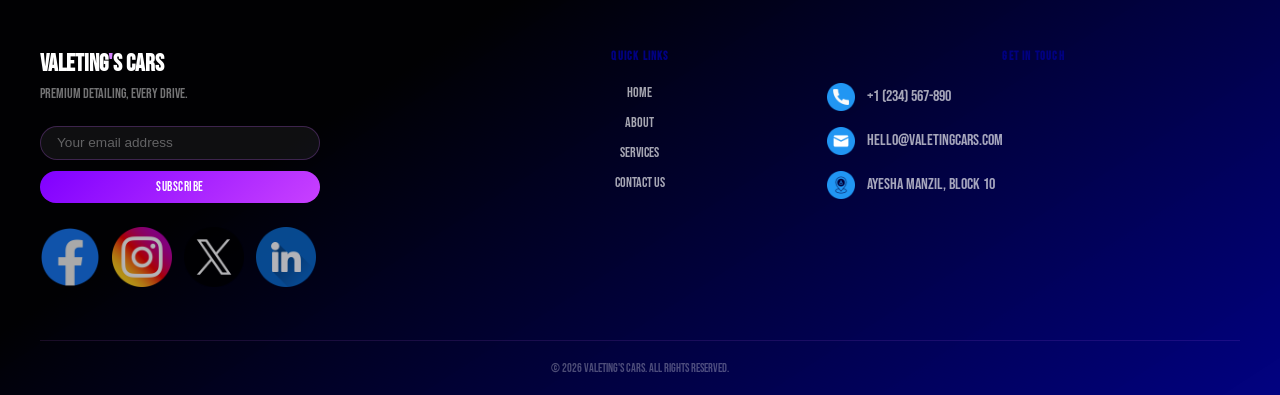
==== commit a5e27229: "third final" ====
--- a/index.html
+++ b/index.html
@@ -529,7 +529,7 @@
 
                                 <div class="card">
                                         <div class="card-img-wrap" style="background:#FAECE7;">
-                                                <img src="assets/Home assets/Vintage/vin8git init.webp" alt="Vintage Car">
+                                                <img src="assets/Home assets/Vintage/vin8.webp" alt="Vintage Car">
                                         </div>
                                         <div class="card-body">
                                                 <p class="card-category">Vintage</p>
